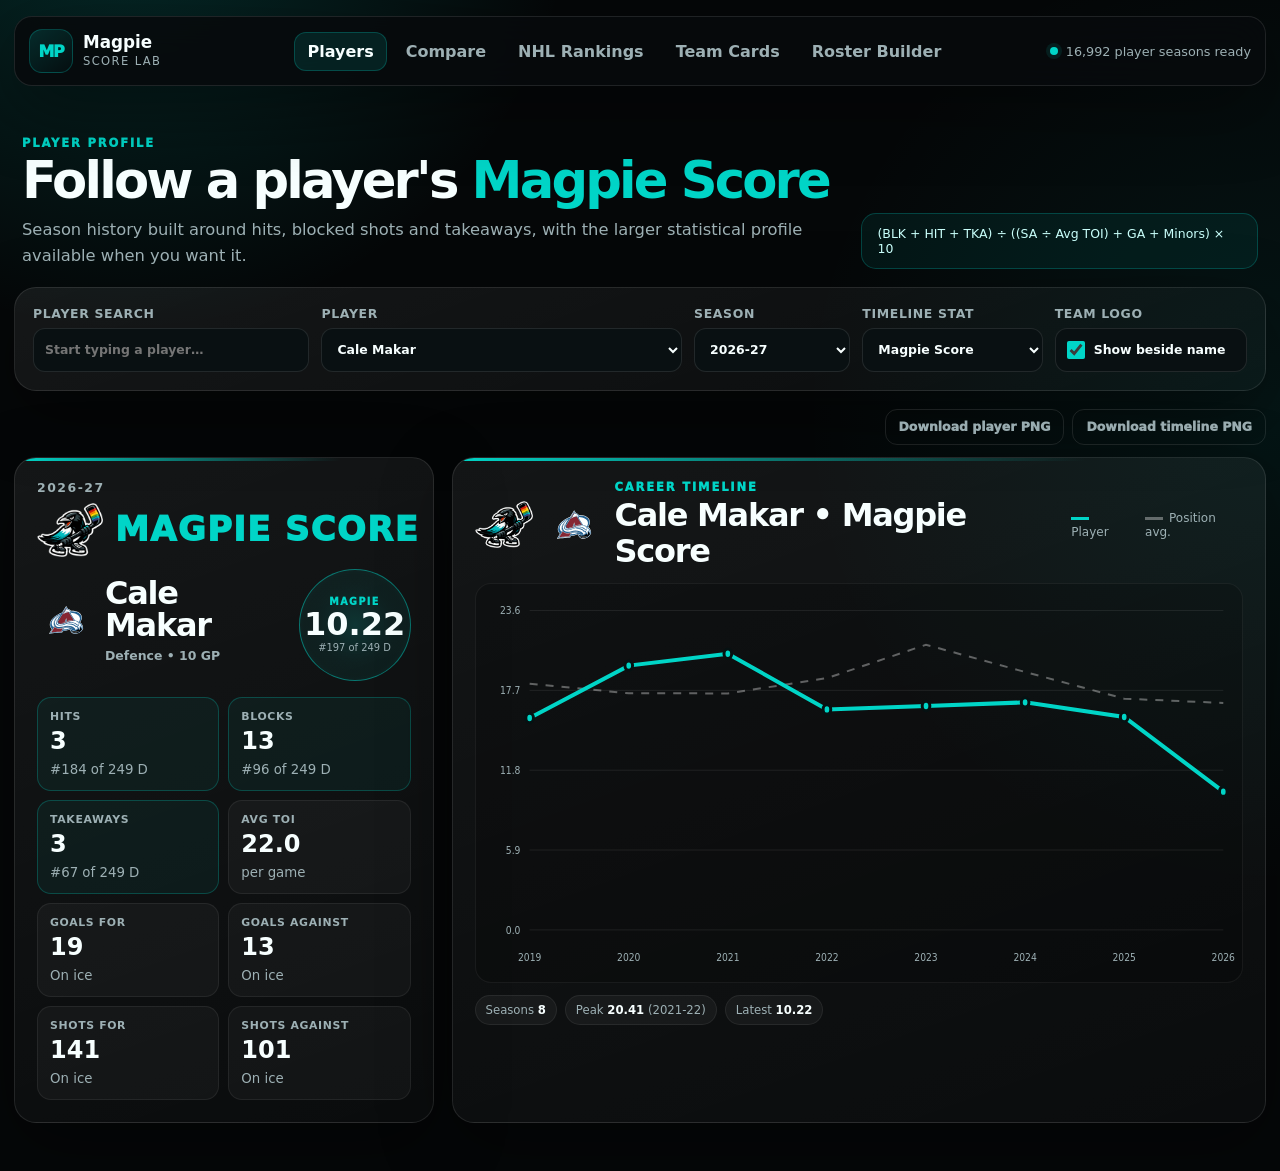
==== index.html @ 33b10635 "Add NHL Top 20 and Bottom 20 player ranking cards with games-played slider" ====
<!doctype html>
<html lang="en">
<head>
  <meta charset="utf-8">
  <meta name="viewport" content="width=device-width,initial-scale=1">
  <meta name="theme-color" content="#050708">
  <title>Magpie Score</title>
  <link rel="stylesheet" href="styles.css?v=21">
</head>
<body>
  <div class="app-shell">
    <header class="topbar">
      <a class="brand" href="#players" aria-label="Magpie Score home">
        <span class="brand-mark">MP</span>
        <span><strong>Magpie</strong><small>Score Lab</small></span>
      </a>
      <nav class="tabs" aria-label="Main navigation">
        <button data-view="players" class="tab active">Players</button>
        <button data-view="compare" class="tab">Compare</button>
        <button data-view="rankings" class="tab">NHL Rankings</button>
        <button data-view="teams" class="tab">Team Cards</button>
        <button data-view="roster" class="tab">Roster Builder</button>
      </nav>
      <div class="data-status" id="dataStatus"><span class="status-dot"></span><span>Loading data…</span></div>
    </header>

    <main>
      <section class="view active" id="view-players" data-view-panel="players">
        <div class="page-head">
          <div>
            <div class="eyebrow">PLAYER PROFILE</div>
            <h1>Follow a player's <span>Magpie Score</span></h1>
            <p>Season history built around hits, blocked shots and takeaways, with the larger statistical profile available when you want it.</p>
          </div>
          <div class="formula-chip">(BLK + HIT + TKA) ÷ ((SA ÷ Avg TOI) + GA + Minors) × 10</div>
        </div>

        <div class="control-grid player-controls panel">
          <label>Player search<input id="playerSearch" type="search" placeholder="Start typing a player…" autocomplete="off"></label>
          <label>Player<select id="playerSelect"></select></label>
          <label>Season<select id="playerSeason"></select></label>
          <label>Timeline stat<select id="timelineMetric">
            <option value="score">Magpie Score</option>
            <option value="hits">Hits</option>
            <option value="blocked">Blocked Shots</option>
            <option value="takeaways">Takeaways</option>
          </select></label>
          <label class="logo-toggle">Team logo<span class="check-control"><input id="showPlayerLogo" type="checkbox" checked><span>Show beside name</span></span></label>
        </div>

        <div class="download-actions"><button type="button" class="button ghost" data-export-card="playerCard">Download player PNG</button><button type="button" class="button ghost" data-export-card="playerTimelineCard">Download timeline PNG</button></div>
        <div class="player-layout">
          <article class="player-card card-surface" id="playerCard">
            <div class="card-kicker"><span id="playerCardSeason">—</span></div>
            <div class="card-brand"><img class="magpie-logo" alt="Magpie Hockey logo"><span class="eyebrow">MAGPIE SCORE</span></div>
            <div class="player-card-head">
              <div class="player-title-wrap">
                <img id="playerTeamLogo" class="player-team-logo hidden" alt="">
                <div>
                  <h2 id="playerCardName">Select a player</h2>
                  <div class="player-meta" id="playerCardMeta">—</div>
                </div>
              </div>
              <div class="score-orb"><small>MAGPIE</small><strong id="playerScore">—</strong><span id="playerRank">—</span></div>
            </div>
            <div class="core-stat-grid">
              <div class="stat-box focus"><span>Hits</span><strong id="playerHits">—</strong><small id="playerHitsRank">—</small></div>
              <div class="stat-box focus"><span>Blocks</span><strong id="playerBlocks">—</strong><small id="playerBlocksRank">—</small></div>
              <div class="stat-box focus"><span>Takeaways</span><strong id="playerTakeaways">—</strong><small id="playerTakeawaysRank">—</small></div>
              <div class="stat-box"><span>Avg TOI</span><strong id="playerTOI">—</strong><small>per game</small></div>
              <div class="stat-box"><span>Goals For</span><strong id="playerGF">—</strong><small>On ice</small></div>
              <div class="stat-box"><span>Goals Against</span><strong id="playerGA">—</strong><small>On ice</small></div>
              <div class="stat-box"><span>Shots For</span><strong id="playerSF">—</strong><small>On ice</small></div>
              <div class="stat-box"><span>Shots Against</span><strong id="playerSA">—</strong><small>On ice</small></div>
            </div>
          </article>

          <article class="timeline-card card-surface" id="playerTimelineCard">
            <div class="section-title-row"><div class="timeline-heading"><img class="magpie-logo" alt="Magpie Hockey logo"><img id="timelineTeamLogo" class="player-team-logo hidden" alt=""><div><div class="eyebrow">CAREER TIMELINE</div><h2 id="timelineTitle">Select a player</h2></div></div><div class="legend"><span><i class="player-line"></i>Player</span><span><i class="avg-line"></i>Position avg.</span></div></div>
            <div class="chart-wrap"><svg id="timelineChart" viewBox="0 0 1000 420" preserveAspectRatio="none" role="img" aria-label="Player timeline"></svg></div>
            <div class="timeline-summary" id="timelineSummary"></div>
          </article>
        </div>
      </section>

      <section class="view" id="view-compare" data-view-panel="compare">
        <div class="page-head">
          <div><div class="eyebrow">HEAD TO HEAD</div><h1>Compare <span>two players</span></h1><p>Each side has its own player and season. Percentiles are calculated against players at the same position in that season.</p></div>
        </div>
        <div class="compare-controls">
          <div class="panel compare-picker"><h3>Player One</h3><label>Player<select id="comparePlayerA"></select></label><label>Season<select id="compareSeasonA"></select></label></div>
          <div class="vs-badge">VS</div>
          <div class="panel compare-picker"><h3>Player Two</h3><label>Player<select id="comparePlayerB"></select></label><label>Season<select id="compareSeasonB"></select></label></div>
        </div>
        <div class="compare-stat-controls"><label>Comparison card stats<select id="compareStatsMode"><option value="total">Season totals</option><option value="per60">Per 60 minutes</option></select></label><span>Per 60 converts counting stats using each player’s total ice time. Magpie Score, games played and Avg TOI stay as season values.</span></div>
        <div class="compare-timeline-controls panel"><label class="check-control"><input id="showCompareTimeline" type="checkbox" checked><span>Show career timeline</span></label><label>Timeline stat<select id="compareTimelineMetric"><option value="score">Magpie Score</option><option value="hits">Hits</option><option value="blocked">Blocked Shots</option><option value="takeaways">Takeaways</option></select></label></div>
        <div class="download-actions"><button type="button" class="button ghost" data-export-card="comparisonCard">Download comparison PNG</button><button type="button" class="button ghost" id="exportCompareTimeline" data-export-card="compareTimelineCard">Download timeline PNG</button></div>
        <article class="comparison-card card-surface" id="comparisonCard">
          <div class="comparison-head"><div class="compare-player-title"><img id="compareLogoA" class="player-team-logo hidden" alt=""><span id="compareNameA">Player One</span></div><div class="comparison-title"><img class="magpie-logo" alt="Magpie Hockey logo"><span>MAGPIE SCORE<br>PLAYER COMPARISON</span></div><div class="compare-player-title right"><span id="compareNameB">Player Two</span><img id="compareLogoB" class="player-team-logo hidden" alt=""></div></div>
          <div class="comparison-body" id="comparisonBody"></div>
        </article>
        <article class="comparison-timeline card-surface" id="compareTimelineCard"><div class="section-title-row"><div class="compare-timeline-heading"><img class="magpie-logo" alt="Magpie Hockey logo"><div><div class="eyebrow">CAREER TIMELINE</div><h2 id="compareTimelineTitle">Head to head</h2></div></div><div class="compare-legend"><span><img id="compareTimelineLogoA" class="player-team-logo hidden" alt=""><i class="compare-line-a"></i><b id="compareLegendA">Player One</b></span><span><img id="compareTimelineLogoB" class="player-team-logo hidden" alt=""><i class="compare-line-b"></i><b id="compareLegendB">Player Two</b></span></div></div><div class="chart-wrap"><svg id="compareTimelineChart" viewBox="0 0 1000 330" preserveAspectRatio="none" role="img" aria-label="Two player career timeline"></svg></div></article>
      </section>

      <section class="view" id="view-rankings" data-view-panel="rankings">
        <div class="page-head"><div><div class="eyebrow">LEAGUE LEADERS</div><h1>NHL <span>Player Rankings</span></h1><p>Season-wide rankings across all NHL skaters. Set the minimum games played and choose a card.</p></div></div>
        <div class="control-grid panel rankings-controls">
          <label>Season<select id="rankingsSeason"></select></label>
          <label>Ranking card<select id="rankingsMode"><option value="magpie-top">Top 20 · Magpie Score</option><option value="hits-top">Top 20 · Hits</option><option value="blocked-top">Top 20 · Blocked Shots</option><option value="takeaways-top">Top 20 · Takeaways</option><option value="magpie-bottom">Bottom 20 · Magpie Score</option></select></label>
          <label class="gp-slider-label">Minimum games played <output id="rankingsGPValue" for="rankingsMinGP">5 GP</output><input id="rankingsMinGP" type="range" min="1" max="82" step="1" value="5"><span class="gp-slider-ends"><span>1 GP</span><span id="rankingsGPMax">82 GP</span></span></label>
        </div>
        <div class="download-actions"><button type="button" class="button ghost" data-export-card="rankingsCard">Download rankings PNG</button></div>
        <article class="card-surface rankings-card" id="rankingsCard">
          <div class="rankings-card-head"><div><div class="eyebrow" id="rankingsCardSeason">NHL</div><h2 id="rankingsCardTitle">Top 20 · Magpie Score</h2><p id="rankingsCardContext"></p></div><img class="magpie-logo" alt="Magpie Hockey logo"></div>
          <div class="ranking-columns" id="rankingsRows"></div>
          <div class="rankings-card-footer" id="rankingsFooter"></div>
        </article>
      </section>

      <section class="view" id="view-teams" data-view-panel="teams">
        <div class="page-head">
          <div><div class="eyebrow">TEAM CARDS</div><h1>See the <span>entire team</span></h1><p>Rank the roster by Magpie Score, showcase key players, or simulate a new signing or trade before the source data catches up.</p></div>
        </div>
        <div class="team-layout">
          <aside class="panel team-controls">
            <label>Season<select id="teamSeason"></select></label>
            <label>Team<select id="teamSelect"></select></label>
            <label>Minimum GP<input id="teamMinGP" type="number" min="0" value="10"></label>
            <label>Position<select id="teamPosition"><option value="both">All skaters</option><option value="F">Forwards</option><option value="D">Defence</option></select></label>
            <hr>
            <h3>Showcase players</h3>
            <label>Highlight 1<select id="teamHighlightA"><option value="">None</option></select></label>
            <label>Highlight 2<select id="teamHighlightB"><option value="">None</option></select></label>
            <hr>
            <h3>Simulate roster change</h3>
            <label>Add outside player<input id="teamAddSearch" type="search" placeholder="Search player…"></label>
            <div class="picker-results" id="teamAddResults"></div>
            <div class="change-chip hidden" id="teamAddedChip"></div>
            <label>Remove current player<input id="teamRemoveSearch" type="search" placeholder="Search current roster…"></label>
            <div class="picker-results" id="teamRemoveResults"></div>
            <button class="button ghost full-width" id="resetTeamChanges">Reset simulated changes</button>
            <button type="button" class="button ghost full-width" data-export-card="teamCard">Download team PNG</button>
          </aside>

          <article class="team-card card-surface" id="teamCard">
            <div class="team-card-head"><div class="team-title-block"><img id="teamCardLogo" class="team-card-logo hidden" alt=""><div><div class="eyebrow">MAGPIE SCORE • TEAM CARD</div><h2 id="teamCardName">Select a team</h2><p id="teamCardSub">—</p></div></div><div class="team-brand"><img class="magpie-logo" alt="Magpie Hockey logo"><div class="team-summary"><span>Team Avg.</span><strong id="teamAvgScore">—</strong><small>Magpie Score</small></div></div></div>
            <div class="team-table-head"><span>#</span><span>Player</span><span>Pos</span><span>GP</span><span>HIT</span><span>BLK</span><span>TKA</span><span>Magpie</span></div>
            <div class="team-table" id="teamTable"></div>
          </article>
        </div>
      </section>

      <section class="view" id="view-roster" data-view-panel="roster">
        <div class="page-head">
          <div><div class="eyebrow">ROSTER BUILDER</div><h1>Build a complete <span>18-skater lineup</span></h1><p>Choose a season for each lineup spot when a player missed the main season. Role minutes determine each player’s projected contribution.</p></div>
        </div>
        <div class="panel roster-toolbar">
          <label>Season<select id="rosterSeason"></select></label>
          <label>Team filter<select id="rosterTeam"><option value="">All teams</option></select></label>
          <label>Minimum GP<input id="rosterMinGP" type="number" min="0" value="10"></label>
          <div class="toolbar-actions"><button class="button" id="autoTeamBtn">Load Team by TOI</button><button class="button ghost" id="clearRosterBtn">Clear</button></div>
        </div>
        <div class="panel roster-stat-mode"><label>Goals & shots on card<select id="rosterStatMode"><option value="actual">Historical results</option><option value="blend">Season preview · 50/50</option></select></label><p id="rosterStatDescription">Uses actual goals and shots from each player’s selected season, adjusted for assigned minutes.</p></div>
        <div class="panel auto-fill-options"><div><div class="eyebrow">AUTO FILL</div><h3>Build by stat</h3></div><label>Stat<select id="autoFillMetric"><option value="score">Magpie Score</option><option value="hits">Hits</option><option value="blocked">Blocked Shots</option><option value="takeaways">Takeaways</option><option value="gf">Goals For</option><option value="sf">Shots For</option><option value="ga">Goals Against</option><option value="sa">Shots Against</option></select></label><label>Result<select id="autoFillDirection"><option value="best">Best</option><option value="worst">Worst</option></select></label><button class="button secondary" id="autoBestBtn">Auto Fill Lineup</button></div>
        <p class="auto-fill-note">For goals and shots against, Best selects the lowest projected values. Auto Fill uses the main season, team filter, minimum GP and role ranges.</p>
        <div class="panel roster-card-options"><label>Card title<input id="rosterCustomTitle" type="text" maxlength="70" value="Projected Lineup" placeholder="Write a title for your card"></label><label>Card subtitle<input id="rosterCustomSubtitle" type="text" maxlength="70" placeholder="e.g. 2026-27 Season Preview"></label><label>Card team logo<select id="rosterCardTeamLogo"><option value="">No team logo</option></select></label></div>
        <p class="projection-note">HIT, BLK and TKA use each player’s selected season and assigned minutes. GF, SF, GA and SA count shared on-ice events once. Team Magpie is the ice-time-weighted average of the selected players’ scores.</p>
        <div class="download-actions"><button type="button" class="button ghost" data-export-card="rosterCard">Download lineup PNG</button></div>

        <div class="roster-layout">
          <div class="roster-builder-left">
            <section class="panel role-settings"><div class="section-title-row"><div><div class="eyebrow">ROLE SETTINGS</div><h2>Pool bands & assigned TOI</h2></div><button class="button ghost" id="resetRoleBtn">Reset</button></div><div id="roleSettingsGrid" class="role-grid"></div></section>
            <section class="panel lineup-editor"><div class="section-title-row"><div><div class="eyebrow">LINEUP</div><h2>Select players</h2></div><span class="mini" id="selectedCount">0 / 18</span></div><div id="lineupEditor"></div></section>
          </div>

          <article class="roster-card card-surface" id="rosterCard">
            <div class="roster-card-head"><div class="roster-card-title"><img id="rosterCardLogo" class="team-card-logo hidden" alt=""><div><div class="eyebrow" id="rosterCardSeason">—</div><h2 id="rosterCardTitle">Projected Lineup</h2></div></div><div class="roster-brand"><img class="magpie-logo" alt="Magpie Hockey logo"><div class="score-orb"><small>TEAM MAGPIE</small><strong id="rosterScore">0.00</strong></div></div></div>
            <div class="roster-kpis">
              <div><span>HIT</span><strong id="rosterHits">0.0</strong></div><div><span>BLK</span><strong id="rosterBlocks">0.0</strong></div><div><span>TKA</span><strong id="rosterTakeaways">0.0</strong></div><div><span>GF</span><strong id="rosterGF">0.0</strong></div><div><span>SF</span><strong id="rosterSF">0.0</strong></div><div><span>GA</span><strong id="rosterGA">0.0</strong></div><div><span>SA</span><strong id="rosterSA">0.0</strong></div>
            </div>
            <div class="roster-lines" id="rosterCardLines"></div>
          </article>
        </div>
      </section>
    </main>
  </div>

  <div class="download-status" id="downloadStatus" role="status" aria-live="polite"></div>
  <template id="emptyChartTemplate"><text x="500" y="215" text-anchor="middle" class="chart-empty">Select a player to see the timeline</text></template>
  <script src="assets/vendor/html-to-image-1.11.13.js"></script>
  <script src="app.js?v=19"></script>
</body>
</html>
---- styles.css ----
:root{
  --bg:#050708;--bg2:#0a0f11;--panel:#0d1416;--panel2:#111a1d;--text:#f7ffff;--muted:#9db0b4;
  --teal:#00d5c7;--teal2:#008e86;--gold:#ffd166;--red:#ff6b6b;--border:rgba(0,213,199,.24);
  --soft-border:rgba(255,255,255,.10);--shadow:0 22px 70px rgba(0,0,0,.38);--radius:22px;
}
*{box-sizing:border-box}html{scroll-behavior:smooth}body{margin:0;background:radial-gradient(circle at 10% -10%,rgba(0,213,199,.18),transparent 28rem),radial-gradient(circle at 100% 35%,rgba(0,213,199,.07),transparent 30rem),var(--bg);color:var(--text);font-family:Inter,ui-sans-serif,system-ui,-apple-system,BlinkMacSystemFont,"Segoe UI",sans-serif;min-height:100vh}.hidden{display:none!important}
button,input,select{font:inherit}.app-shell{width:min(1540px,calc(100vw - 28px));margin:auto;padding:16px 0 48px}.topbar{position:sticky;top:10px;z-index:20;display:flex;align-items:center;gap:20px;padding:12px 14px;background:rgba(7,11,13,.9);backdrop-filter:blur(18px);border:1px solid var(--soft-border);border-radius:18px;box-shadow:var(--shadow)}
.brand{display:flex;align-items:center;gap:10px;color:var(--text);text-decoration:none;min-width:170px}.brand-mark{width:44px;height:44px;border-radius:13px;display:grid;place-items:center;border:1px solid var(--border);background:linear-gradient(145deg,rgba(0,213,199,.16),rgba(0,213,199,.02));color:var(--teal);font-weight:1000;letter-spacing:-.08em}.brand strong{display:block;font-size:1.05rem;line-height:1}.brand small{display:block;color:var(--muted);margin-top:3px;font-size:.72rem;letter-spacing:.12em;text-transform:uppercase}.tabs{display:flex;gap:6px;flex:1;justify-content:center}.tab{border:0;background:transparent;color:var(--muted);padding:10px 13px;border-radius:12px;font-weight:800;cursor:pointer}.tab:hover,.tab.active{background:rgba(0,213,199,.11);color:var(--text)}.tab.active{box-shadow:inset 0 0 0 1px var(--border)}.data-status{display:flex;align-items:center;gap:8px;color:var(--muted);font-size:.8rem;min-width:150px;justify-content:flex-end}.status-dot{width:8px;height:8px;border-radius:50%;background:var(--gold);box-shadow:0 0 0 4px rgba(255,209,102,.1)}.data-status.ready .status-dot{background:var(--teal);box-shadow:0 0 0 4px rgba(0,213,199,.1)}.data-status.error .status-dot{background:var(--red)}
main{padding-top:24px}.view{display:none}.view.active{display:block}.page-head{display:flex;align-items:end;justify-content:space-between;gap:24px;padding:26px 8px 18px}.page-head h1{font-size:clamp(2.1rem,4vw,4.7rem);line-height:.95;letter-spacing:-.055em;margin:6px 0 12px;max-width:900px}.page-head h1 span{color:var(--teal)}.page-head p{max-width:820px;color:var(--muted);font-size:1.02rem;line-height:1.6;margin:0}.eyebrow{color:var(--teal);font-size:.72rem;font-weight:1000;letter-spacing:.16em;text-transform:uppercase}.formula-chip{border:1px solid var(--border);background:rgba(0,213,199,.07);border-radius:15px;padding:12px 15px;color:#c9fffb;font-size:.78rem;max-width:420px}.panel,.card-surface{border:1px solid var(--soft-border);background:linear-gradient(160deg,rgba(255,255,255,.065),rgba(255,255,255,.025));border-radius:var(--radius);box-shadow:var(--shadow)}.panel{padding:18px}.card-surface{overflow:hidden;position:relative}.card-surface:before{content:"";position:absolute;inset:0 0 auto;height:3px;background:linear-gradient(90deg,var(--teal),transparent 78%)}
label{display:grid;gap:7px;color:var(--muted);font-size:.78rem;font-weight:800;text-transform:uppercase;letter-spacing:.05em}input,select{width:100%;min-height:44px;border:1px solid var(--soft-border);background:#091012;color:var(--text);border-radius:12px;padding:9px 11px;outline:none;text-transform:none;letter-spacing:0;font-weight:700}input:focus,select:focus{border-color:rgba(0,213,199,.65);box-shadow:0 0 0 3px rgba(0,213,199,.08)}.control-grid{display:grid;grid-template-columns:1.15fr 1.5fr .65fr .75fr .8fr;gap:12px;margin-bottom:18px}.player-layout{display:grid;grid-template-columns:minmax(360px,.68fr) minmax(600px,1.32fr);gap:18px}.player-card{padding:22px}.card-kicker,.player-meta{color:var(--muted);font-size:.78rem;font-weight:800}.card-kicker{display:flex;justify-content:space-between;letter-spacing:.12em;text-transform:uppercase}.player-card-head{display:flex;justify-content:space-between;gap:18px;align-items:center;padding:22px 0}.player-title-wrap{display:flex;align-items:center;gap:14px;min-width:0}.player-team-logo{width:58px;height:58px;object-fit:contain;flex:0 0 58px}.check-control{min-height:44px;display:flex;align-items:center;gap:9px;padding:9px 11px;border:1px solid var(--soft-border);background:#091012;border-radius:12px;color:var(--text);font-size:.78rem;text-transform:none;letter-spacing:0}.check-control input{width:18px;height:18px;min-height:0;margin:0;accent-color:var(--teal);box-shadow:none}.check-control span{white-space:nowrap}.player-card h2,.timeline-card h2,.team-card h2,.roster-card h2{font-size:clamp(1.55rem,2.5vw,2.5rem);line-height:1;margin:0;letter-spacing:-.04em}.player-meta{margin-top:7px}.score-orb{flex:0 0 126px;aspect-ratio:1;border-radius:50%;display:grid;place-content:center;text-align:center;border:1px solid rgba(0,213,199,.5);background:radial-gradient(circle,rgba(0,213,199,.18),rgba(0,213,199,.03) 65%);box-shadow:inset 0 0 28px rgba(0,213,199,.1)}.score-orb small{color:var(--teal);font-size:.6rem;letter-spacing:.15em;font-weight:1000}.score-orb strong{font-size:2rem;line-height:1.1}.score-orb span{font-size:.62rem;color:var(--muted)}.core-stat-grid{display:grid;grid-template-columns:repeat(2,1fr);gap:9px}.stat-box{background:rgba(255,255,255,.035);border:1px solid rgba(255,255,255,.07);border-radius:14px;padding:12px}.stat-box.focus{border-color:rgba(0,213,199,.25);background:rgba(0,213,199,.055)}.stat-box span{display:block;color:var(--muted);font-size:.68rem;text-transform:uppercase;font-weight:900;letter-spacing:.06em}.stat-box strong{display:block;font-size:1.5rem;margin:4px 0}.stat-box small{color:var(--muted)}.button{border:1px solid transparent;background:var(--teal);color:#001412;border-radius:12px;min-height:42px;padding:9px 13px;font-weight:1000;cursor:pointer}.button:hover{filter:brightness(1.06)}.button.secondary{background:rgba(0,213,199,.12);color:var(--text);border-color:var(--border)}.button.ghost{background:transparent;color:var(--muted);border-color:var(--soft-border)}.full-width{width:100%;margin-top:14px}.timeline-card{padding:22px;min-height:545px}.section-title-row{display:flex;justify-content:space-between;align-items:center;gap:14px}.section-title-row h2{margin:4px 0 0}.legend{display:flex;gap:14px;color:var(--muted);font-size:.75rem}.legend i{display:inline-block;width:18px;height:3px;margin-right:6px;vertical-align:middle}.player-line{background:var(--teal)}.avg-line{background:rgba(255,255,255,.35)}.chart-wrap{height:400px;margin-top:14px;border-radius:16px;background:rgba(0,0,0,.18);border:1px solid rgba(255,255,255,.06);overflow:hidden}#timelineChart{width:100%;height:100%}.chart-grid{stroke:rgba(255,255,255,.08);stroke-width:1;vector-effect:non-scaling-stroke}.chart-axis{fill:var(--muted);font-size:12px}.chart-player{stroke:var(--teal);stroke-width:4;fill:none;vector-effect:non-scaling-stroke}.chart-average{stroke:rgba(255,255,255,.34);stroke-width:2;stroke-dasharray:8 8;fill:none;vector-effect:non-scaling-stroke}.chart-dot{fill:var(--teal);stroke:#061112;stroke-width:3;vector-effect:non-scaling-stroke}.chart-empty{fill:var(--muted);font-size:22px}.timeline-summary{display:flex;gap:8px;flex-wrap:wrap;margin-top:12px}.summary-pill{padding:7px 10px;border-radius:999px;background:rgba(255,255,255,.045);border:1px solid rgba(255,255,255,.07);color:var(--muted);font-size:.73rem}.summary-pill strong{color:var(--text)}
.full-stats-panel{margin-top:18px}.stat-section-tabs{display:flex;gap:8px;flex-wrap:wrap;margin:16px 0}.stat-tab{border:1px solid var(--soft-border);background:transparent;color:var(--muted);border-radius:999px;padding:8px 12px;font-weight:800;cursor:pointer}.stat-tab.active{background:rgba(0,213,199,.1);color:var(--text);border-color:var(--border)}.full-stat-grid{display:grid;grid-template-columns:repeat(4,minmax(0,1fr));gap:8px}.full-stat-item{padding:11px 12px;border-radius:12px;background:rgba(0,0,0,.18);border:1px solid rgba(255,255,255,.06)}.full-stat-item span{display:block;font-size:.68rem;color:var(--muted);word-break:break-word}.full-stat-item strong{display:block;margin-top:4px;font-size:1rem}
.compare-controls{display:grid;grid-template-columns:1fr 80px 1fr;gap:14px;align-items:center}.compare-picker{display:grid;grid-template-columns:1fr 1fr;gap:10px}.compare-picker h3{grid-column:1/-1;margin:0}.vs-badge{width:60px;height:60px;border-radius:50%;display:grid;place-items:center;margin:auto;border:1px solid var(--border);background:rgba(0,213,199,.08);color:var(--teal);font-weight:1000}.comparison-card{margin-top:18px;padding:20px}.comparison-head{display:grid;grid-template-columns:1fr auto 1fr;gap:12px;align-items:center;text-align:center;font-weight:1000;font-size:1.1rem}.comparison-head>div:first-child{text-align:left}.comparison-head>div:last-child{text-align:right}.comparison-title{color:var(--muted);font-size:.7rem;letter-spacing:.14em}.comparison-body{margin-top:18px}.compare-row{display:grid;grid-template-columns:1fr 160px 1fr;align-items:center;border-top:1px solid rgba(255,255,255,.07);min-height:66px}.compare-value{display:flex;align-items:baseline;gap:8px;font-size:1.25rem;font-weight:1000}.compare-value.right{justify-content:flex-end}.compare-label{text-align:center;color:var(--muted);font-weight:800;font-size:.75rem;text-transform:uppercase}.percentile{font-size:.62rem;color:var(--teal);font-weight:800}.compare-value.lead{color:var(--gold)}
.team-layout{display:grid;grid-template-columns:330px 1fr;gap:18px}.team-controls{display:grid;align-content:start;gap:12px}.team-controls h3{margin:0}.team-controls hr{width:100%;border:0;border-top:1px solid rgba(255,255,255,.08);margin:4px 0}.picker-results{display:grid;gap:5px;max-height:190px;overflow:auto}.picker-btn,.remove-btn,.change-chip{width:100%;text-align:left;border:1px solid rgba(255,255,255,.07);background:rgba(255,255,255,.035);color:var(--text);border-radius:10px;padding:8px 10px;cursor:pointer;font-size:.76rem}.picker-btn small,.remove-btn small{display:block;color:var(--muted);margin-top:2px}.remove-btn.removed{border-color:rgba(255,107,107,.4);color:#ffc0c0}.change-chip{border-color:var(--border);background:rgba(0,213,199,.08)}.team-card{padding:22px}.team-card-head{display:flex;justify-content:space-between;align-items:center;gap:20px;margin-bottom:18px}.team-card-head p{color:var(--muted);margin:7px 0 0}.team-summary{text-align:right}.team-summary span,.team-summary small{display:block;color:var(--muted);font-size:.68rem;text-transform:uppercase}.team-summary strong{display:block;font-size:2rem}.team-table-head,.team-row{display:grid;grid-template-columns:40px minmax(160px,1.7fr) 45px 50px 60px 60px 60px 60px 70px 80px;gap:7px;align-items:center}.team-table-head{color:var(--muted);font-size:.63rem;text-transform:uppercase;font-weight:900;padding:0 8px 8px}.team-row{min-height:42px;padding:7px 8px;border-top:1px solid rgba(255,255,255,.06);font-size:.78rem}.team-row.highlight{background:linear-gradient(90deg,rgba(0,213,199,.13),transparent);border-color:rgba(0,213,199,.25)}.team-row.added{box-shadow:inset 3px 0 0 var(--gold)}.team-row .rank{color:var(--muted)}.team-row .score{color:var(--teal);font-weight:1000}.team-row .player-name{font-weight:900}.tag{display:inline-block;margin-left:7px;padding:2px 5px;border-radius:5px;background:rgba(255,209,102,.14);color:var(--gold);font-size:.56rem;text-transform:uppercase}
.roster-toolbar{display:grid;grid-template-columns:180px 200px 130px 1fr;gap:10px;align-items:end}.toolbar-actions{display:flex;gap:8px;justify-content:flex-end;flex-wrap:wrap}.roster-layout{display:grid;grid-template-columns:minmax(620px,1.15fr) minmax(500px,.85fr);gap:18px;margin-top:18px}.roster-builder-left{display:grid;gap:18px}.role-settings,.lineup-editor{padding:18px}.role-grid{display:grid;grid-template-columns:repeat(4,1fr);gap:8px;margin-top:14px}.role-setting{border:1px solid rgba(255,255,255,.07);background:rgba(0,0,0,.14);border-radius:13px;padding:10px}.role-setting strong{display:block;font-size:.78rem;margin-bottom:8px}.range-inputs{display:grid;grid-template-columns:1fr auto 1fr;gap:5px;align-items:center}.role-setting input{min-height:36px;padding:6px 8px}.role-setting .assigned{margin-top:7px}.mini{color:var(--muted);font-size:.78rem}.line-group{margin-top:15px}.line-group-title{display:flex;justify-content:space-between;align-items:center;margin-bottom:7px}.line-group-title strong{font-size:.8rem}.line-group-title span{color:var(--muted);font-size:.67rem}.slot-grid{display:grid;grid-template-columns:repeat(3,1fr);gap:8px}.slot-grid.defence{grid-template-columns:repeat(2,1fr)}.slot{background:rgba(255,255,255,.03);border:1px solid rgba(255,255,255,.07);border-radius:12px;padding:8px}.slot label{font-size:.62rem}.slot select{min-height:38px;padding:6px 8px;font-size:.76rem}.slot-meta{color:var(--muted);font-size:.61rem;margin-top:5px;line-height:1.35}.roster-card{padding:22px;align-self:start;position:sticky;top:94px}.roster-card-head{display:flex;justify-content:space-between;align-items:center;gap:14px}.roster-card-head p{color:var(--muted);margin:7px 0 0}.roster-kpis{display:grid;grid-template-columns:repeat(7,1fr);gap:6px;margin:18px 0}.roster-kpis div{border:1px solid rgba(255,255,255,.07);background:rgba(0,0,0,.18);border-radius:10px;padding:8px;text-align:center}.roster-kpis span{display:block;color:var(--muted);font-size:.57rem}.roster-kpis strong{display:block;font-size:.95rem}.roster-lines{display:grid;gap:10px}.roster-line{display:grid;grid-template-columns:76px 1fr;gap:8px;align-items:start}.roster-line-label{color:var(--teal);font-size:.64rem;text-transform:uppercase;font-weight:1000;padding-top:8px}.roster-players{display:grid;grid-template-columns:repeat(3,1fr);gap:6px}.roster-players.defence{grid-template-columns:repeat(2,1fr)}.roster-player{border:1px solid rgba(255,255,255,.07);border-radius:10px;padding:8px;background:rgba(255,255,255,.03);min-height:55px}.roster-player strong{display:block;font-size:.72rem}.roster-player small{display:block;color:var(--muted);font-size:.58rem;margin-top:3px}
@media(max-width:1150px){.player-layout,.team-layout,.roster-layout{grid-template-columns:1fr}.roster-card{position:static}.control-grid{grid-template-columns:1fr 1fr}.full-stat-grid{grid-template-columns:repeat(3,1fr)}.role-grid{grid-template-columns:repeat(2,1fr)}}
@media(max-width:820px){.app-shell{width:min(100vw - 16px,1540px);padding-top:8px}.topbar{top:4px;flex-wrap:wrap}.brand{min-width:0}.data-status{display:none}.tabs{order:3;width:100%;overflow:auto;justify-content:flex-start}.tab{white-space:nowrap}.page-head{padding-left:4px;padding-right:4px;display:block}.formula-chip{margin-top:14px}.control-grid,.compare-picker,.roster-toolbar{grid-template-columns:1fr}.compare-controls{grid-template-columns:1fr}.vs-badge{width:42px;height:42px}.comparison-head{grid-template-columns:1fr 80px 1fr;font-size:.8rem}.compare-row{grid-template-columns:1fr 100px 1fr}.team-table-head,.team-row{grid-template-columns:34px minmax(140px,1fr) 40px 44px 52px 52px 52px 64px}.team-table-head span:nth-child(8),.team-table-head span:nth-child(9),.team-row span:nth-child(8),.team-row span:nth-child(9){display:none}.role-grid{grid-template-columns:1fr 1fr}.full-stat-grid{grid-template-columns:repeat(2,1fr)}.roster-kpis{grid-template-columns:repeat(4,1fr)}}
@media(max-width:560px){.control-grid{grid-template-columns:1fr}.player-card-head,.team-card-head,.roster-card-head{align-items:flex-start}.score-orb{flex-basis:104px}.core-stat-grid{grid-template-columns:1fr 1fr}.chart-wrap{height:320px}.legend{display:none}.full-stat-grid{grid-template-columns:1fr}.slot-grid,.slot-grid.defence{grid-template-columns:1fr}.role-grid{grid-template-columns:1fr}.team-table-head,.team-row{grid-template-columns:30px minmax(130px,1fr) 34px 42px 48px 48px 58px}.team-table-head span:nth-child(7),.team-row span:nth-child(7){display:none}.roster-players,.roster-players.defence{grid-template-columns:1fr}.roster-line{grid-template-columns:62px 1fr}}

/* Card identity and compact comparison */
.magpie-logo{width:60px;height:50px;object-fit:contain;flex:none;border-radius:9px}
.card-brand{display:flex;justify-content:space-between;align-items:center;gap:10px;margin-top:14px}
.card-brand .eyebrow{font-size:.84rem}
.player-card .card-brand{justify-content:flex-start;gap:12px;margin-top:6px}
.player-card .card-brand .magpie-logo{width:66px;height:58px}
.player-card .card-brand .eyebrow{font-size:clamp(1.65rem,2.65vw,2.15rem);line-height:1.1;letter-spacing:.04em;white-space:nowrap}
.player-card .player-card-head{align-items:flex-start;gap:10px;padding:10px 0 16px}
.player-card .player-title-wrap{gap:10px;padding-top:8px}
.player-card .score-orb{flex-basis:112px}
.timeline-heading,.team-title-block,.roster-card-title,.team-brand,.roster-brand,.compare-player-title{display:flex;align-items:center;gap:12px;min-width:0}
.timeline-heading h2,.team-title-block h2,.roster-card-title h2{line-height:1.12}
.timeline-heading .magpie-logo{width:58px;height:48px}
.team-card-logo{width:72px;height:72px;object-fit:contain;flex:none}
.team-brand,.roster-brand{gap:14px}
.team-brand .magpie-logo,.roster-brand .magpie-logo{width:60px;height:55px}
.team-title-block>div,.roster-card-title>div{min-width:0}
.team-table-head,.team-row{grid-template-columns:40px minmax(160px,1.7fr) 45px 50px 60px 60px 60px 80px}
.comparison-card,.comparison-timeline{max-width:1060px;margin:16px auto 0}
.comparison-card{padding:18px 26px}
.comparison-head{grid-template-columns:minmax(0,1fr) 126px minmax(0,1fr);font-size:1rem}
.comparison-title{display:grid;justify-items:center;gap:3px;line-height:1.3;font-size:.64rem;color:var(--teal)}
.comparison-title .magpie-logo{width:66px;height:55px}
.compare-player-title{text-align:left;line-height:1.2}
.compare-player-title.right{justify-content:flex-end;text-align:right}
.compare-player-title .player-team-logo{width:46px;height:46px;flex-basis:46px}
.comparison-body{margin-top:10px}
.compare-row{min-height:43px;grid-template-columns:minmax(0,1fr) 170px minmax(0,1fr)}
.compare-value{font-size:1.05rem}
.compare-timeline-controls{display:flex;align-items:end;justify-content:flex-end;gap:16px;margin-top:16px;padding:12px 16px}
.compare-timeline-controls>label:last-child{min-width:180px}
.comparison-timeline{padding:20px 24px}
.comparison-timeline h2{margin:4px 0;font-size:1.35rem}
.comparison-timeline .chart-wrap{height:285px}
.compare-legend{display:flex;gap:16px;flex-wrap:wrap;font-size:.75rem;color:var(--muted)}
.compare-timeline-heading{display:flex;align-items:center;gap:12px;min-width:0}
.compare-timeline-heading .magpie-logo{width:56px;height:52px;flex:0 0 56px;object-fit:contain}
.compare-legend span{display:inline-flex;align-items:center;gap:7px}
.compare-legend .player-team-logo{width:34px;height:34px;flex:0 0 34px}
.compare-legend i{display:inline-block;width:20px;height:3px;vertical-align:middle;flex:0 0 20px}
.compare-line-a{background:var(--teal)}.compare-line-b{background:var(--gold)}
.chart-compare-b{stroke:var(--gold);stroke-width:4;fill:none;vector-effect:non-scaling-stroke}
.chart-compare-dot-b{fill:var(--gold);stroke:#061112;stroke-width:3;vector-effect:non-scaling-stroke}
.roster-card-options{display:grid;grid-template-columns:repeat(3,minmax(0,1fr));gap:12px;margin-top:12px}
@media(max-width:760px){.roster-card-options{grid-template-columns:repeat(2,minmax(0,1fr))}}
.projection-note{margin:9px 8px 0;color:var(--muted);font-size:.72rem;line-height:1.45}
.compare-timeline-controls{max-width:1060px;margin:16px auto 0;justify-content:flex-start}
.roster-card-head{display:grid;grid-template-columns:minmax(0,1fr) auto;gap:8px}
.roster-card-title{gap:8px}
.roster-card-title .team-card-logo{width:52px;height:52px}
.roster-card-title h2{font-size:clamp(1.4rem,2vw,2rem);overflow-wrap:anywhere}
.roster-brand{gap:6px}
.roster-brand .magpie-logo{width:42px;height:38px}
.roster-card .score-orb{flex-basis:102px;width:102px}
.roster-card .score-orb strong{font-size:1.65rem}
.slot-fields{display:grid;gap:6px}
.slot-fields input[data-player-search]{min-height:36px;padding:6px 9px;font-size:.76rem;font-weight:600}
.slot-fields>select[data-slot]{min-height:38px}
.slot-fields .slot-season{display:grid;grid-template-columns:auto minmax(0,105px);gap:8px;align-items:center}
.slot-fields .slot-season select{min-height:34px;font-size:.7rem}
.roster-stat-mode{display:flex;align-items:center;gap:18px;margin-top:12px;padding:12px 18px}
.roster-stat-mode label{min-width:245px}
.roster-stat-mode p{color:var(--muted);font-size:.8rem;line-height:1.4;margin:0}
@media(max-width:760px){.roster-stat-mode{display:block}.roster-stat-mode p{margin-top:10px}}
.download-actions{display:flex;justify-content:flex-end;gap:8px;flex-wrap:wrap;margin:0 0 12px}
.download-actions .button{min-height:36px;padding:7px 13px;font-size:.78rem}
.download-status{position:fixed;right:16px;bottom:16px;z-index:40;max-width:min(360px,calc(100vw - 32px));padding:10px 14px;border:1px solid var(--border);border-radius:12px;background:#0d1416;color:var(--text);box-shadow:var(--shadow);font-size:.85rem;line-height:1.4}
.download-status:empty{display:none}
.export-card.player-card .core-stat-grid{grid-template-columns:repeat(2,minmax(0,1fr))}
.export-card.comparison-card .comparison-head{grid-template-columns:1fr auto 1fr;font-size:1.1rem}
.export-card.comparison-card .compare-row{grid-template-columns:minmax(0,1fr) 160px minmax(0,1fr)}
.export-card.team-card .team-table-head,.export-card.team-card .team-row{grid-template-columns:30px minmax(140px,1fr) 30px 34px repeat(3,42px) 64px;gap:6px}
.export-card.team-card .team-table-head span,.export-card.team-card .team-row span{display:block}
.export-card.roster-card .roster-kpis{grid-template-columns:repeat(7,minmax(0,1fr))}
.export-card.roster-card .roster-players{grid-template-columns:repeat(3,minmax(0,1fr))}
.export-card.roster-card .roster-players.defence{grid-template-columns:repeat(2,minmax(0,1fr))}
.export-card.roster-card .roster-line{grid-template-columns:76px minmax(0,1fr)}
.roster-player small{line-height:1.35}
.rookie-entry{display:flex;align-items:end;gap:6px;min-width:0}
.rookie-entry label{flex:1;min-width:0}
.rookie-entry input{min-height:34px;padding:6px 8px;font-size:.8rem}
.rookie-remove{min-height:34px;padding:6px 8px;font-size:.7rem;white-space:nowrap}
.rookie-player{border-color:rgba(0,213,199,.3);background:rgba(0,213,199,.07)}
.auto-fill-options{display:grid;grid-template-columns:minmax(150px,1fr) minmax(150px,190px) 125px 170px;gap:12px;align-items:end;margin-top:12px}
.auto-fill-options h3{margin:4px 0 5px;font-size:1.1rem}
.auto-fill-note{color:var(--muted);font-size:.72rem;line-height:1.4;margin:8px 8px 0}
/* Keep the team card close to the width its eight columns actually need. */
.team-card{width:100%;max-width:740px;justify-self:center;align-self:start;padding:18px}
.team-card-head{gap:12px;margin-bottom:12px}
.team-title-block h2{font-size:clamp(1.6rem,2.4vw,2rem)}
.team-card-logo{width:54px;height:54px}
.team-brand .magpie-logo{width:48px;height:44px}
.team-summary strong{font-size:1.65rem;line-height:1.1}
.team-table-head,.team-row{grid-template-columns:30px minmax(140px,1fr) 30px 34px repeat(3,42px) 64px;gap:6px}
.team-table-head{padding:0 6px 6px;font-size:.78rem}
.team-row{min-height:40px;padding:5px 6px;font-size:1rem}
@media(max-width:900px){.auto-fill-options{grid-template-columns:1fr 1fr}}
@media(max-width:560px){.auto-fill-options{grid-template-columns:1fr}}
@media(max-width:820px){.comparison-head{grid-template-columns:minmax(0,1fr) 90px minmax(0,1fr);font-size:.78rem}.comparison-title .magpie-logo{width:45px;height:40px}.compare-player-title .player-team-logo{width:34px;height:34px;flex-basis:34px}.comparison-card{padding:15px}.compare-row{grid-template-columns:minmax(0,1fr) 115px minmax(0,1fr);min-height:48px}.team-table-head,.team-row{grid-template-columns:34px minmax(130px,1fr) 40px 44px 52px 52px 52px 64px}.team-table-head span:nth-child(8),.team-row span:nth-child(8){display:block}}
@media(max-width:560px){.team-title-block,.roster-card-title{align-items:flex-start}.team-card-logo{width:48px;height:48px}.team-brand,.roster-brand{align-items:flex-start}.team-brand .magpie-logo,.roster-brand .magpie-logo{width:40px;height:38px}.roster-card-options{grid-template-columns:1fr}.compare-timeline-controls{flex-wrap:wrap;justify-content:flex-start}.comparison-timeline{padding:14px}.comparison-timeline .chart-wrap{height:240px}.compare-legend{font-size:.65rem}.compare-player-title{flex-wrap:wrap;gap:4px}.compare-row{grid-template-columns:minmax(0,1fr) 95px minmax(0,1fr)}.compare-value{font-size:.85rem;flex-wrap:wrap;gap:2px}.percentile{font-size:.52rem}.team-table-head,.team-row{grid-template-columns:26px minmax(115px,1fr) 44px 44px 44px 56px;font-size:.68rem}.team-table-head span:nth-child(3),.team-row span:nth-child(3),.team-table-head span:nth-child(4),.team-row span:nth-child(4){display:none}.team-table-head span:nth-child(7),.team-row span:nth-child(7){display:block}}
@media(max-width:560px){.team-card{padding:12px}.team-card-head{flex-wrap:wrap}.team-brand{margin-left:auto}.team-table-head,.team-row{grid-template-columns:20px minmax(72px,1fr) repeat(3,32px) 48px;gap:4px}.team-table-head{padding:0 4px 6px;font-size:.63rem}.team-row{padding:5px 4px;font-size:.85rem}}
@media(max-width:760px){.comparison-timeline .section-title-row{flex-wrap:wrap}.compare-legend .player-team-logo{width:28px;height:28px;flex-basis:28px}}

/* Let the comparison figures and percentile indicators use the full card width. */
.comparison-card{padding:22px 26px}
.comparison-card .comparison-head{grid-template-columns:minmax(0,1fr) 136px minmax(0,1fr);font-size:1.28rem;gap:18px}
.comparison-card .compare-player-title{gap:12px}
.comparison-card .compare-player-title .player-team-logo{width:54px;height:54px;flex-basis:54px}
.comparison-card .comparison-title{font-size:.79rem}
.comparison-card .comparison-title .magpie-logo{width:74px;height:64px}
.comparison-card .comparison-body{margin-top:12px}
.comparison-card .compare-row{grid-template-columns:minmax(0,1fr) 166px minmax(0,1fr);min-height:58px;gap:14px}
.comparison-card .compare-value{display:flex;align-items:center;gap:11px;min-width:0;font-size:1.55rem;line-height:1.15}
.comparison-card .compare-value strong{font-weight:1000;white-space:nowrap}
.comparison-card .compare-label{font-size:.92rem;line-height:1.2}
.comparison-card .percentile{font-size:.77rem;white-space:nowrap}
.comparison-card .compare-meter{flex:1;min-width:18px;height:7px;border-radius:99px;background:rgba(255,255,255,.09);overflow:hidden}
.comparison-card .compare-meter i{display:block;height:100%;border-radius:inherit;background:var(--teal)}
.comparison-card .compare-value.lead .compare-meter i{background:var(--gold)}
.comparison-card .compare-value.right .compare-meter{display:flex;justify-content:flex-end}
.export-card.comparison-card .comparison-head{grid-template-columns:minmax(0,1fr) 136px minmax(0,1fr);font-size:1.28rem}
.export-card.comparison-card .compare-row{grid-template-columns:minmax(0,1fr) 166px minmax(0,1fr)}
@media(max-width:820px){.comparison-card{padding:18px}.comparison-card .comparison-head{grid-template-columns:minmax(0,1fr) 110px minmax(0,1fr);font-size:1.05rem;gap:10px}.comparison-card .comparison-title .magpie-logo{width:60px;height:52px}.comparison-card .compare-player-title .player-team-logo{width:42px;height:42px;flex-basis:42px}.comparison-card .compare-row{grid-template-columns:minmax(0,1fr) 125px minmax(0,1fr);gap:8px}.comparison-card .compare-value{font-size:1.25rem;gap:6px}.comparison-card .compare-label{font-size:.75rem}.comparison-card .percentile{font-size:.65rem}}
@media(max-width:560px){.comparison-card .comparison-head{grid-template-columns:minmax(0,1fr) 75px minmax(0,1fr);font-size:.88rem;gap:6px}.comparison-card .comparison-title{font-size:.56rem}.comparison-card .comparison-title .magpie-logo{width:42px;height:38px}.comparison-card .compare-player-title .player-team-logo{width:30px;height:30px;flex-basis:30px}.comparison-card .compare-row{grid-template-columns:minmax(0,1fr) 87px minmax(0,1fr);gap:5px;min-height:52px}.comparison-card .compare-value{font-size:1.05rem;gap:3px;flex-wrap:wrap}.comparison-card .compare-label{font-size:.65rem}.comparison-card .percentile{font-size:.56rem}.comparison-card .compare-meter{display:none!important}}
.compare-stat-controls{max-width:1060px;margin:16px auto 0;display:flex;align-items:end;gap:16px}
.compare-stat-controls label{width:220px;flex:0 0 220px}
.compare-stat-controls span{color:var(--muted);font-size:.74rem;line-height:1.4;padding-bottom:5px}
@media(max-width:560px){.compare-stat-controls{flex-wrap:wrap;gap:7px}.compare-stat-controls label{width:100%;flex-basis:100%}}
@media(max-width:560px){.player-card .card-brand{gap:9px}.player-card .card-brand .magpie-logo{width:48px;height:44px}.player-card .card-brand .eyebrow{font-size:clamp(1.45rem,6.5vw,1.8rem)}}
@media(max-width:560px){.player-card .score-orb{flex-basis:96px}.player-card .player-title-wrap{padding-top:7px}}

.rankings-controls{grid-template-columns:minmax(140px,.7fr) minmax(240px,1.3fr) minmax(220px,1fr);align-items:center}.gp-slider-label{position:relative}.gp-slider-label output{color:var(--teal);font-size:1rem;font-weight:900;align-self:end}.gp-slider-label input[type="range"]{width:100%;padding:0;height:24px;accent-color:var(--teal);cursor:pointer;background:transparent;box-shadow:none;border:0}.gp-slider-ends{display:flex;justify-content:space-between;font-size:.66rem;color:var(--muted)}.rankings-card{max-width:1100px;margin:0 auto;padding:30px;background:radial-gradient(ellipse at 100% 0,rgba(0,213,199,.15),transparent 65%),var(--panel)}.rankings-card-head{display:flex;justify-content:space-between;align-items:center;gap:20px;padding-bottom:20px;border-bottom:1px solid var(--soft-border);margin-bottom:18px}.rankings-card-head h2{font-size:clamp(1.4rem,3vw,2.2rem);line-height:1.2;margin:8px 0}.rankings-card-head p{font-size:.75rem;color:var(--muted);margin:0}.rankings-card-head .magpie-logo{width:90px;height:80px;object-fit:contain}.ranking-columns{display:grid;grid-template-columns:repeat(2,minmax(0,1fr));gap:24px}.ranking-table-head,.ranking-row{display:grid;grid-template-columns:25px minmax(0,1fr) 32px 65px;align-items:center;gap:8px}.ranking-table-head{font-size:.58rem;letter-spacing:.8px;color:var(--muted);padding:0 0 10px}.ranking-table-head span:nth-child(n+3){text-align:right}.ranking-row{min-height:57px;border-top:1px solid var(--soft-border);font-variant-numeric:tabular-nums}.ranking-place{font-size:.8rem;color:var(--muted);font-weight:800}.ranking-player{display:flex;align-items:center;gap:8px;min-width:0}.ranking-player>div{min-width:0}.ranking-player strong{font-size:.82rem;line-height:1.25;display:block;overflow-wrap:anywhere}.ranking-player small{display:block;font-size:.58rem;color:var(--muted);margin-top:4px}.ranking-team-logo{width:29px;height:29px;flex:0 0 29px;object-fit:contain}.ranking-gp{font-size:.75rem;text-align:right;color:var(--muted)}.ranking-value{text-align:right;font-size:1.05rem;color:var(--teal)}.ranking-podium .ranking-place,.ranking-podium .ranking-value{color:var(--gold)}.rankings-card-footer{margin-top:20px;border-top:1px solid var(--soft-border);padding-top:14px;font-size:.7rem;color:var(--muted)}.rankings-empty{padding:35px;color:var(--muted);grid-column:1/-1;text-align:center}.export-card.rankings-card{padding:30px}.export-card .ranking-columns{grid-template-columns:repeat(2,minmax(0,1fr));gap:24px}.export-card .ranking-player strong{font-size:.82rem}.export-card .ranking-row{min-height:57px}.export-card .rankings-card-head h2{font-size:2rem}.export-card .rankings-card-head .magpie-logo{width:90px;height:80px}@media(max-width:820px){.rankings-controls{grid-template-columns:1fr 1fr}.gp-slider-label{grid-column:1/-1}.rankings-card{padding:20px}.ranking-columns{gap:16px}.ranking-row,.ranking-table-head{grid-template-columns:20px minmax(0,1fr) 26px 54px;gap:6px}.ranking-player{gap:6px}.ranking-player strong{font-size:.74rem}.ranking-value{font-size:.95rem}.ranking-team-logo{width:24px;height:24px;flex-basis:24px}}@media(max-width:620px){.rankings-controls{grid-template-columns:1fr}.gp-slider-label{grid-column:auto}.ranking-columns{grid-template-columns:1fr;gap:20px}.rankings-card-head .magpie-logo{width:64px;height:60px}.ranking-player strong{font-size:.86rem}.ranking-row{min-height:56px}.ranking-value{font-size:1.1rem}}
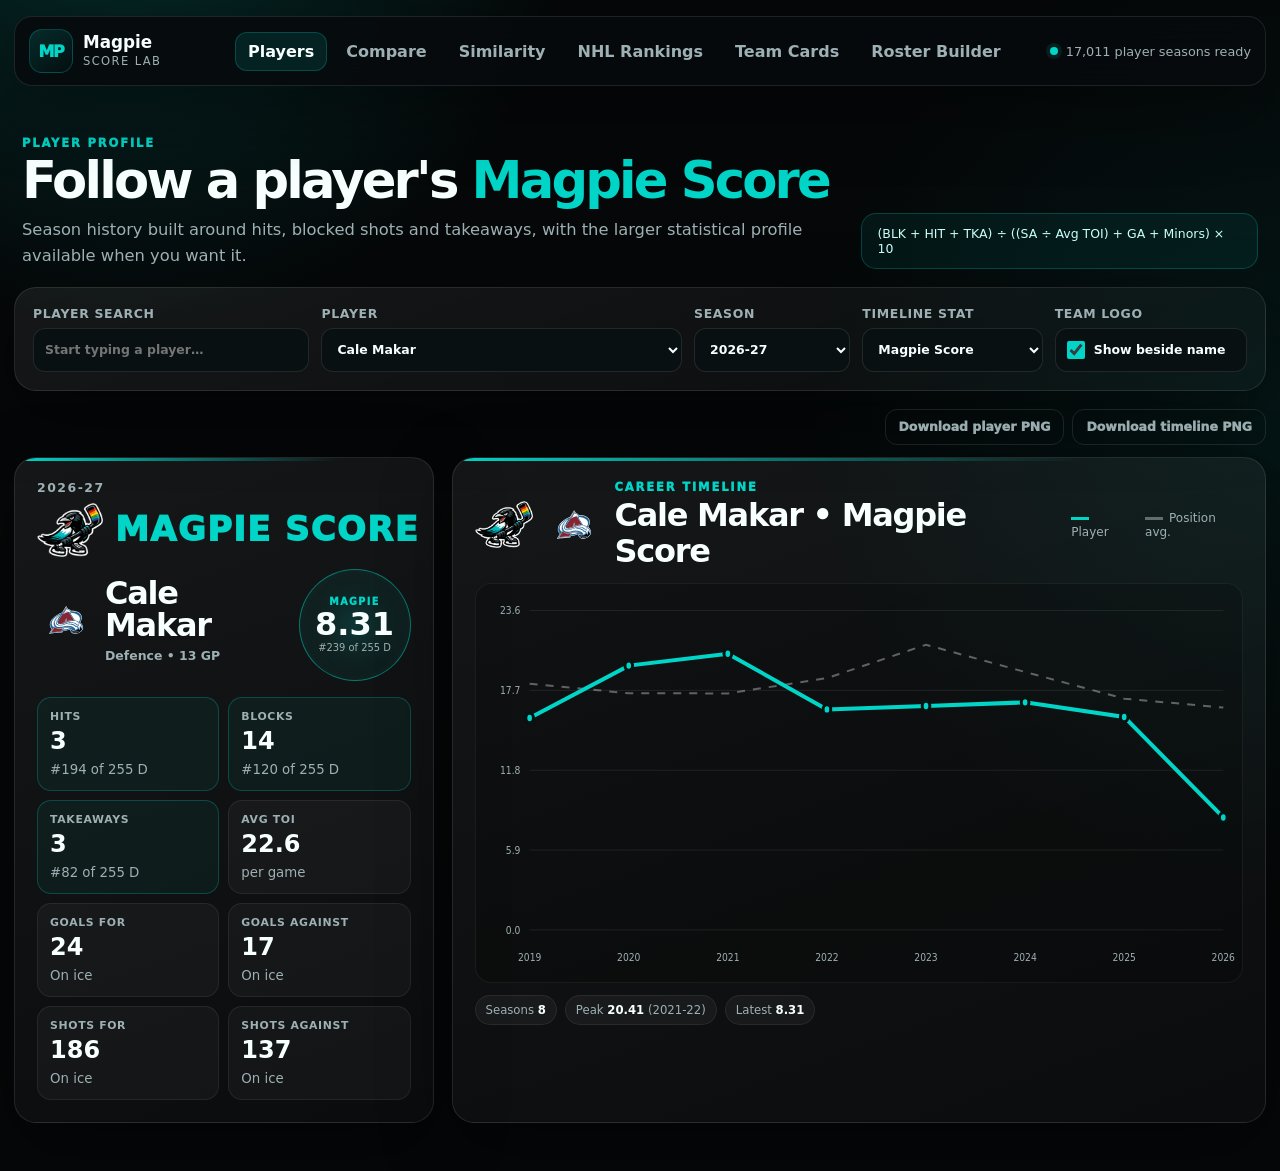
==== commit 3330caf3: "Add season and career player similarity cards with Magpie-first advanced profiles" ====
--- a/index.html
+++ b/index.html
@@ -5,7 +5,7 @@
   <meta name="viewport" content="width=device-width,initial-scale=1">
   <meta name="theme-color" content="#050708">
   <title>Magpie Score</title>
-  <link rel="stylesheet" href="styles.css?v=21">
+  <link rel="stylesheet" href="styles.css?v=23">
 </head>
 <body>
   <div class="app-shell">
@@ -17,6 +17,7 @@
       <nav class="tabs" aria-label="Main navigation">
         <button data-view="players" class="tab active">Players</button>
         <button data-view="compare" class="tab">Compare</button>
+        <button data-view="similarity" class="tab">Similarity</button>
         <button data-view="rankings" class="tab">NHL Rankings</button>
         <button data-view="teams" class="tab">Team Cards</button>
         <button data-view="roster" class="tab">Roster Builder</button>
@@ -102,11 +103,29 @@
         <article class="comparison-timeline card-surface" id="compareTimelineCard"><div class="section-title-row"><div class="compare-timeline-heading"><img class="magpie-logo" alt="Magpie Hockey logo"><div><div class="eyebrow">CAREER TIMELINE</div><h2 id="compareTimelineTitle">Head to head</h2></div></div><div class="compare-legend"><span><img id="compareTimelineLogoA" class="player-team-logo hidden" alt=""><i class="compare-line-a"></i><b id="compareLegendA">Player One</b></span><span><img id="compareTimelineLogoB" class="player-team-logo hidden" alt=""><i class="compare-line-b"></i><b id="compareLegendB">Player Two</b></span></div></div><div class="chart-wrap"><svg id="compareTimelineChart" viewBox="0 0 1000 330" preserveAspectRatio="none" role="img" aria-label="Two player career timeline"></svg></div></article>
       </section>
 
+      <section class="view" id="view-similarity" data-view-panel="similarity">
+        <div class="page-head"><div><div class="eyebrow">FIND A PLAYER'S CLOSEST MATCHES</div><h1>Player <span>Similarity</span></h1><p>Showcase a player and find their 10 closest season or career profiles.</p></div></div>
+        <div class="panel control-grid similarity-controls">
+          <label>Mode<select id="similarityMode"><option value="season">Season</option><option value="career">Career</option></select></label>
+          <label>Search player<input id="similaritySearch" type="search" placeholder="Player name…" autocomplete="off"></label>
+          <label>Player<select id="similarityPlayer"></select></label>
+          <label id="similaritySeasonLabel">Season<select id="similaritySeason"></select></label>
+          <label id="similarityPoolLabel">Match pool<select id="similarityPool"><option value="all">All available seasons</option><option value="season">Selected season only</option></select></label>
+          <label>Position<select id="similarityPosition"><option value="same">Same position</option><option value="both">Forwards & Defence</option><option value="F">Forwards</option><option value="D">Defence</option></select></label>
+          <label>Minimum candidate GP<input id="similarityMinGP" type="number" min="1" max="3000" step="1" value="10"></label>
+          <label class="similarity-focus-label">Magpie focus <output id="similarityFocusValue" for="similarityFocus">60%</output><input id="similarityFocus" type="range" min="50" max="100" step="5" value="60"></label>
+        </div>
+        <p class="similarity-method" id="similarityMethod"></p>
+        <div class="download-actions"><button type="button" class="button ghost" data-export-card="similarityCard">Download similarity PNG</button></div>
+        <article class="card-surface similarity-card" id="similarityCard"></article>
+      </section>
+
       <section class="view" id="view-rankings" data-view-panel="rankings">
         <div class="page-head"><div><div class="eyebrow">LEAGUE LEADERS</div><h1>NHL <span>Player Rankings</span></h1><p>Season-wide rankings across all NHL skaters. Set the minimum games played and choose a card.</p></div></div>
         <div class="control-grid panel rankings-controls">
           <label>Season<select id="rankingsSeason"></select></label>
           <label>Ranking card<select id="rankingsMode"><option value="magpie-top">Top 20 · Magpie Score</option><option value="hits-top">Top 20 · Hits</option><option value="blocked-top">Top 20 · Blocked Shots</option><option value="takeaways-top">Top 20 · Takeaways</option><option value="magpie-bottom">Bottom 20 · Magpie Score</option></select></label>
+          <label>Position<select id="rankingsPosition"><option value="both">Both</option><option value="F">Forwards</option><option value="D">Defence</option></select></label>
           <label class="gp-slider-label">Minimum games played <output id="rankingsGPValue" for="rankingsMinGP">5 GP</output><input id="rankingsMinGP" type="range" min="1" max="82" step="1" value="5"><span class="gp-slider-ends"><span>1 GP</span><span id="rankingsGPMax">82 GP</span></span></label>
         </div>
         <div class="download-actions"><button type="button" class="button ghost" data-export-card="rankingsCard">Download rankings PNG</button></div>
@@ -188,6 +207,8 @@
   <div class="download-status" id="downloadStatus" role="status" aria-live="polite"></div>
   <template id="emptyChartTemplate"><text x="500" y="215" text-anchor="middle" class="chart-empty">Select a player to see the timeline</text></template>
   <script src="assets/vendor/html-to-image-1.11.13.js"></script>
-  <script src="app.js?v=19"></script>
+  <script src="similarity.js?v=1"></script>
+  <script src="app.js?v=21"></script>
 </body>
 </html>
+
--- a/styles.css
+++ b/styles.css
@@ -147,4 +147,6 @@
 @media(max-width:560px){.player-card .card-brand{gap:9px}.player-card .card-brand .magpie-logo{width:48px;height:44px}.player-card .card-brand .eyebrow{font-size:clamp(1.45rem,6.5vw,1.8rem)}}
 @media(max-width:560px){.player-card .score-orb{flex-basis:96px}.player-card .player-title-wrap{padding-top:7px}}
 
-.rankings-controls{grid-template-columns:minmax(140px,.7fr) minmax(240px,1.3fr) minmax(220px,1fr);align-items:center}.gp-slider-label{position:relative}.gp-slider-label output{color:var(--teal);font-size:1rem;font-weight:900;align-self:end}.gp-slider-label input[type="range"]{width:100%;padding:0;height:24px;accent-color:var(--teal);cursor:pointer;background:transparent;box-shadow:none;border:0}.gp-slider-ends{display:flex;justify-content:space-between;font-size:.66rem;color:var(--muted)}.rankings-card{max-width:1100px;margin:0 auto;padding:30px;background:radial-gradient(ellipse at 100% 0,rgba(0,213,199,.15),transparent 65%),var(--panel)}.rankings-card-head{display:flex;justify-content:space-between;align-items:center;gap:20px;padding-bottom:20px;border-bottom:1px solid var(--soft-border);margin-bottom:18px}.rankings-card-head h2{font-size:clamp(1.4rem,3vw,2.2rem);line-height:1.2;margin:8px 0}.rankings-card-head p{font-size:.75rem;color:var(--muted);margin:0}.rankings-card-head .magpie-logo{width:90px;height:80px;object-fit:contain}.ranking-columns{display:grid;grid-template-columns:repeat(2,minmax(0,1fr));gap:24px}.ranking-table-head,.ranking-row{display:grid;grid-template-columns:25px minmax(0,1fr) 32px 65px;align-items:center;gap:8px}.ranking-table-head{font-size:.58rem;letter-spacing:.8px;color:var(--muted);padding:0 0 10px}.ranking-table-head span:nth-child(n+3){text-align:right}.ranking-row{min-height:57px;border-top:1px solid var(--soft-border);font-variant-numeric:tabular-nums}.ranking-place{font-size:.8rem;color:var(--muted);font-weight:800}.ranking-player{display:flex;align-items:center;gap:8px;min-width:0}.ranking-player>div{min-width:0}.ranking-player strong{font-size:.82rem;line-height:1.25;display:block;overflow-wrap:anywhere}.ranking-player small{display:block;font-size:.58rem;color:var(--muted);margin-top:4px}.ranking-team-logo{width:29px;height:29px;flex:0 0 29px;object-fit:contain}.ranking-gp{font-size:.75rem;text-align:right;color:var(--muted)}.ranking-value{text-align:right;font-size:1.05rem;color:var(--teal)}.ranking-podium .ranking-place,.ranking-podium .ranking-value{color:var(--gold)}.rankings-card-footer{margin-top:20px;border-top:1px solid var(--soft-border);padding-top:14px;font-size:.7rem;color:var(--muted)}.rankings-empty{padding:35px;color:var(--muted);grid-column:1/-1;text-align:center}.export-card.rankings-card{padding:30px}.export-card .ranking-columns{grid-template-columns:repeat(2,minmax(0,1fr));gap:24px}.export-card .ranking-player strong{font-size:.82rem}.export-card .ranking-row{min-height:57px}.export-card .rankings-card-head h2{font-size:2rem}.export-card .rankings-card-head .magpie-logo{width:90px;height:80px}@media(max-width:820px){.rankings-controls{grid-template-columns:1fr 1fr}.gp-slider-label{grid-column:1/-1}.rankings-card{padding:20px}.ranking-columns{gap:16px}.ranking-row,.ranking-table-head{grid-template-columns:20px minmax(0,1fr) 26px 54px;gap:6px}.ranking-player{gap:6px}.ranking-player strong{font-size:.74rem}.ranking-value{font-size:.95rem}.ranking-team-logo{width:24px;height:24px;flex-basis:24px}}@media(max-width:620px){.rankings-controls{grid-template-columns:1fr}.gp-slider-label{grid-column:auto}.ranking-columns{grid-template-columns:1fr;gap:20px}.rankings-card-head .magpie-logo{width:64px;height:60px}.ranking-player strong{font-size:.86rem}.ranking-row{min-height:56px}.ranking-value{font-size:1.1rem}}
+.rankings-controls{grid-template-columns:minmax(120px,.7fr) minmax(210px,1.3fr) minmax(120px,.7fr) minmax(200px,1fr);align-items:center}.gp-slider-label{position:relative}.gp-slider-label output{color:var(--teal);font-size:1rem;font-weight:900;align-self:end}.gp-slider-label input[type="range"]{width:100%;padding:0;height:24px;accent-color:var(--teal);cursor:pointer;background:transparent;box-shadow:none;border:0}.gp-slider-ends{display:flex;justify-content:space-between;font-size:.66rem;color:var(--muted)}.rankings-card{max-width:1100px;margin:0 auto;padding:30px;background:radial-gradient(ellipse at 100% 0,rgba(0,213,199,.15),transparent 65%),var(--panel)}.rankings-card-head{display:flex;justify-content:space-between;align-items:center;gap:20px;padding-bottom:20px;border-bottom:1px solid var(--soft-border);margin-bottom:18px}.rankings-card-head h2{font-size:clamp(1.4rem,3vw,2.2rem);line-height:1.2;margin:8px 0}.rankings-card-head p{font-size:.75rem;color:var(--muted);margin:0}.rankings-card-head .magpie-logo{width:90px;height:80px;object-fit:contain}.ranking-columns{display:grid;grid-template-columns:repeat(2,minmax(0,1fr));gap:24px}.ranking-table-head,.ranking-row{display:grid;grid-template-columns:25px minmax(0,1fr) 32px 65px;align-items:center;gap:8px}.ranking-table-head{font-size:.58rem;letter-spacing:.8px;color:var(--muted);padding:0 0 10px}.ranking-table-head span:nth-child(n+3){text-align:right}.ranking-row{min-height:57px;border-top:1px solid var(--soft-border);font-variant-numeric:tabular-nums}.ranking-place{font-size:.8rem;color:var(--muted);font-weight:800}.ranking-player{display:flex;align-items:center;gap:8px;min-width:0}.ranking-player>div{min-width:0}.ranking-player strong{font-size:.82rem;line-height:1.25;display:block;overflow-wrap:anywhere}.ranking-player small{display:block;font-size:.58rem;color:var(--muted);margin-top:4px}.ranking-team-logo{width:29px;height:29px;flex:0 0 29px;object-fit:contain}.ranking-gp{font-size:.75rem;text-align:right;color:var(--muted)}.ranking-value{text-align:right;font-size:1.05rem;color:var(--teal)}.ranking-podium .ranking-place,.ranking-podium .ranking-value{color:var(--gold)}.rankings-card-footer{margin-top:20px;border-top:1px solid var(--soft-border);padding-top:14px;font-size:.7rem;color:var(--muted)}.rankings-empty{padding:35px;color:var(--muted);grid-column:1/-1;text-align:center}.export-card.rankings-card{padding:30px}.export-card .ranking-columns{grid-template-columns:repeat(2,minmax(0,1fr));gap:24px}.export-card .ranking-player strong{font-size:.82rem}.export-card .ranking-row{min-height:57px}.export-card .rankings-card-head h2{font-size:2rem}.export-card .rankings-card-head .magpie-logo{width:90px;height:80px}@media(max-width:820px){.rankings-controls{grid-template-columns:1fr 1fr}.gp-slider-label{grid-column:1/-1}.rankings-card{padding:20px}.ranking-columns{gap:16px}.ranking-row,.ranking-table-head{grid-template-columns:20px minmax(0,1fr) 26px 54px;gap:6px}.ranking-player{gap:6px}.ranking-player strong{font-size:.74rem}.ranking-value{font-size:.95rem}.ranking-team-logo{width:24px;height:24px;flex-basis:24px}}@media(max-width:620px){.rankings-controls{grid-template-columns:1fr}.gp-slider-label{grid-column:auto}.ranking-columns{grid-template-columns:1fr;gap:20px}.rankings-card-head .magpie-logo{width:64px;height:60px}.ranking-player strong{font-size:.86rem}.ranking-row{min-height:56px}.ranking-value{font-size:1.1rem}}
+
+.similarity-controls{grid-template-columns:repeat(4,minmax(0,1fr))}.similarity-focus-label input[type="range"]{width:100%;height:24px;padding:0;border:0;accent-color:var(--teal)}.similarity-focus-label output{color:var(--teal);font-weight:900}.similarity-method{color:var(--muted);font-size:.74rem;line-height:1.65;margin:15px 0}.similarity-card{max-width:1040px;margin:auto;padding:30px;background:radial-gradient(ellipse at top right,rgba(0,213,199,.14),transparent 60%),var(--panel)}.similarity-card-head{display:flex;justify-content:space-between;align-items:center;border-bottom:1px solid var(--soft-border);padding-bottom:15px;margin-bottom:20px;gap:15px}.similarity-card-head h2{font-size:1.9rem;margin:8px 0}.similarity-card-head .magpie-logo{width:90px;height:80px;object-fit:contain}.similarity-feature{display:flex;align-items:center;gap:20px}.similarity-team-logo{width:78px;height:78px;object-fit:contain}.similarity-feature h3{font-size:2rem;margin:0 0 8px;line-height:1.15}.similarity-feature p{font-size:.8rem;color:var(--muted);margin:0}.similarity-feature-score{margin-left:auto;text-align:center;min-width:105px}.similarity-feature-score small{display:block;font-size:.64rem;letter-spacing:2px;color:var(--muted)}.similarity-feature-score strong{font-size:2.7rem;color:var(--teal);font-weight:1000}.similarity-stat-strip{display:grid;grid-template-columns:repeat(3,1fr);gap:12px;margin:20px 0 24px}.similarity-stat-strip>div{border:1px solid var(--soft-border);border-radius:10px;padding:12px 15px;background:rgba(0,0,0,.15)}.similarity-stat-strip span{display:block;color:var(--muted);font-size:.65rem;text-transform:uppercase;letter-spacing:.8px}.similarity-stat-strip strong{display:block;font-size:1.5rem;margin-top:5px}.similarity-row{display:grid;grid-template-columns:24px minmax(0,1fr) 90px 80px 55px;gap:14px;align-items:center;min-height:57px;border-bottom:1px solid var(--soft-border);font-variant-numeric:tabular-nums;font-size:.86rem}.similarity-row>span:nth-child(n+3),.similarity-row>strong{text-align:right}.similarity-table-head{font-size:.59rem;color:var(--muted);letter-spacing:1px;min-height:30px}.similarity-table-head span:nth-child(n+3){text-align:right}.similarity-place{color:var(--muted);font-weight:800}.similarity-match-player{display:flex;align-items:center;gap:12px;min-width:0}.similarity-match-player img{width:32px;height:32px;object-fit:contain;flex:0 0 32px}.similarity-match-player strong{font-size:.88rem;display:block;line-height:1.2}.similarity-match-player small{display:block;color:var(--muted);font-size:.64rem;margin-top:5px}.similarity-match-value{color:var(--teal);font-size:1.15rem}.similarity-match-value small{font-size:.58rem;color:var(--muted);margin-left:3px}.similarity-card-footer{color:var(--muted);font-size:.68rem;line-height:1.5;padding-top:18px}.similarity-empty{padding:30px;text-align:center;color:var(--muted)}[hidden]{display:none!important}.export-card.similarity-card{padding:30px}.export-card .similarity-row{grid-template-columns:24px minmax(0,1fr) 90px 80px 55px;gap:14px}.export-card .similarity-feature h3{font-size:2rem}.export-card .similarity-match-player strong{font-size:.88rem}@media(max-width:1000px){.topbar{flex-wrap:wrap}.tabs{order:3;flex-basis:100%;flex-wrap:wrap}.data-status{margin-left:auto}.similarity-controls{grid-template-columns:repeat(2,minmax(0,1fr))}}@media(max-width:600px){.similarity-card{padding:18px}.similarity-controls{grid-template-columns:1fr}.similarity-feature{gap:10px}.similarity-team-logo{width:50px;height:50px}.similarity-feature h3{font-size:1.3rem}.similarity-feature-score{min-width:75px}.similarity-feature-score strong{font-size:2rem}.similarity-feature p{font-size:.65rem}.similarity-card-head .magpie-logo{width:60px;height:55px}.similarity-card-head h2{font-size:1.4rem}.similarity-row{grid-template-columns:16px minmax(0,1fr) 52px 47px 30px;gap:6px;font-size:.72rem;min-height:60px}.similarity-match-player{gap:6px}.similarity-match-player img{width:25px;height:25px;flex-basis:25px}.similarity-match-player strong{font-size:.73rem}.similarity-match-player small{font-size:.52rem}.similarity-match-value{font-size:.88rem}.similarity-match-value small{display:none}.similarity-table-head{letter-spacing:0;font-size:.5rem}.similarity-stat-strip{gap:7px}.similarity-stat-strip>div{padding:10px}.similarity-stat-strip span{font-size:.53rem}.similarity-stat-strip strong{font-size:1.2rem}}
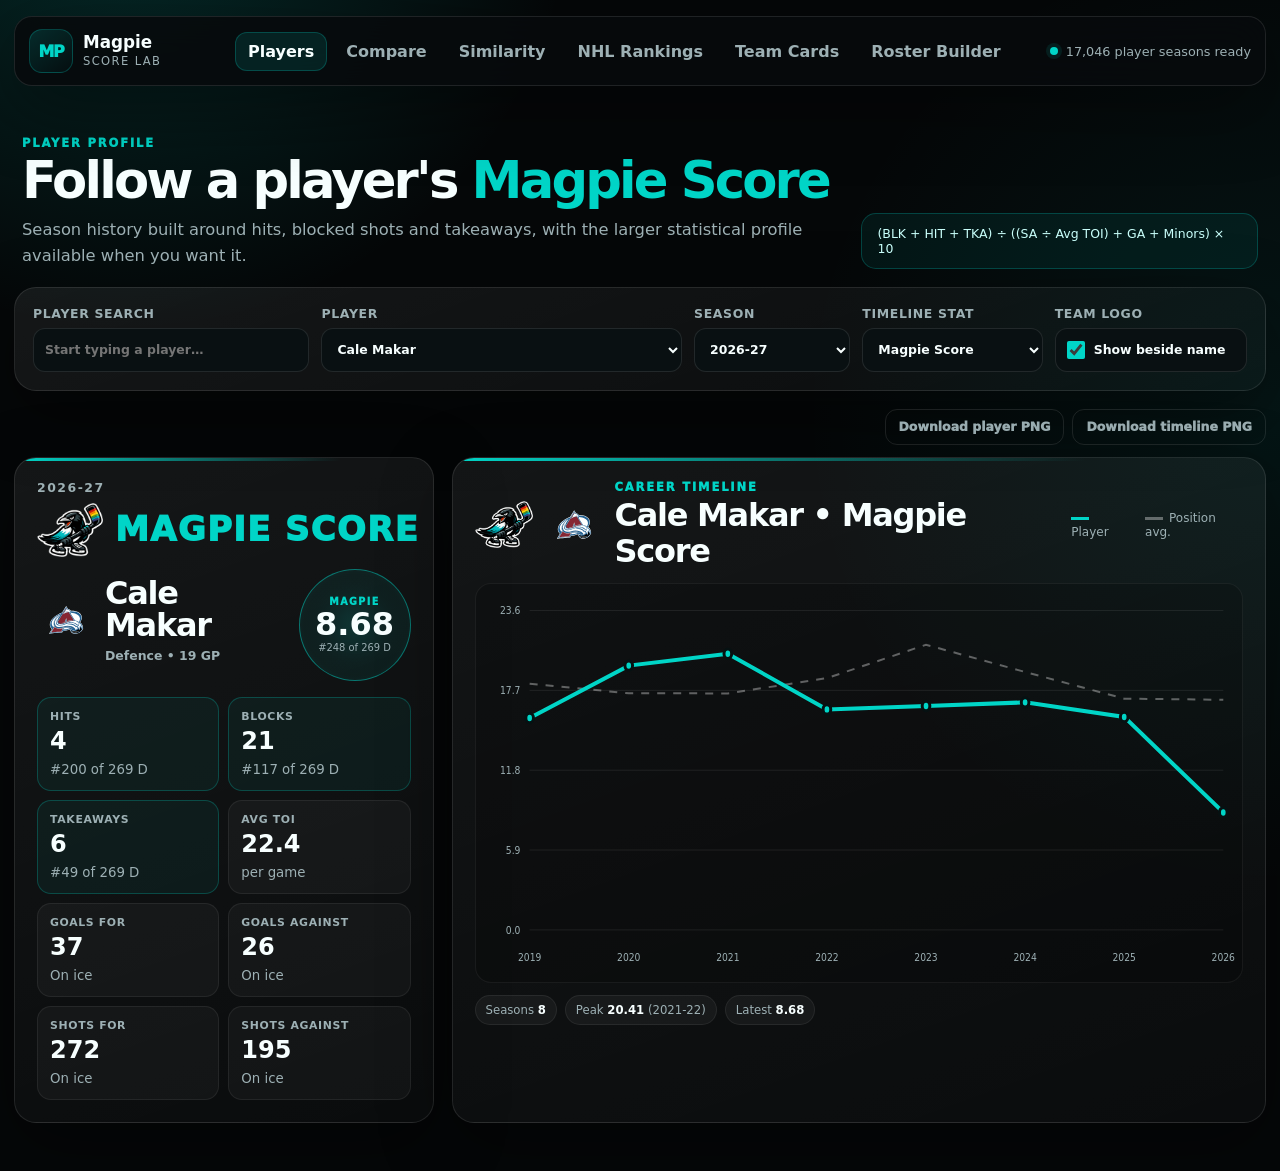
==== commit 383a95f1: "Keep PNG exports available when automatic downloads or fonts fail" ====
--- a/index.html
+++ b/index.html
@@ -5,7 +5,7 @@
   <meta name="viewport" content="width=device-width,initial-scale=1">
   <meta name="theme-color" content="#050708">
   <title>Magpie Score</title>
-  <link rel="stylesheet" href="styles.css?v=23">
+  <link rel="stylesheet" href="styles.css?v=24">
 </head>
 <body>
   <div class="app-shell">
@@ -207,8 +207,10 @@
   <div class="download-status" id="downloadStatus" role="status" aria-live="polite"></div>
   <template id="emptyChartTemplate"><text x="500" y="215" text-anchor="middle" class="chart-empty">Select a player to see the timeline</text></template>
   <script src="assets/vendor/html-to-image-1.11.13.js"></script>
-  <script src="similarity.js?v=1"></script>
-  <script src="app.js?v=21"></script>
+  <script src="similarity.js?v=3"></script>
+  <script src="app.js?v=20261115-png"></script>
 </body>
 </html>
 
+
+
--- a/styles.css
+++ b/styles.css
@@ -150,3 +150,7 @@
 .rankings-controls{grid-template-columns:minmax(120px,.7fr) minmax(210px,1.3fr) minmax(120px,.7fr) minmax(200px,1fr);align-items:center}.gp-slider-label{position:relative}.gp-slider-label output{color:var(--teal);font-size:1rem;font-weight:900;align-self:end}.gp-slider-label input[type="range"]{width:100%;padding:0;height:24px;accent-color:var(--teal);cursor:pointer;background:transparent;box-shadow:none;border:0}.gp-slider-ends{display:flex;justify-content:space-between;font-size:.66rem;color:var(--muted)}.rankings-card{max-width:1100px;margin:0 auto;padding:30px;background:radial-gradient(ellipse at 100% 0,rgba(0,213,199,.15),transparent 65%),var(--panel)}.rankings-card-head{display:flex;justify-content:space-between;align-items:center;gap:20px;padding-bottom:20px;border-bottom:1px solid var(--soft-border);margin-bottom:18px}.rankings-card-head h2{font-size:clamp(1.4rem,3vw,2.2rem);line-height:1.2;margin:8px 0}.rankings-card-head p{font-size:.75rem;color:var(--muted);margin:0}.rankings-card-head .magpie-logo{width:90px;height:80px;object-fit:contain}.ranking-columns{display:grid;grid-template-columns:repeat(2,minmax(0,1fr));gap:24px}.ranking-table-head,.ranking-row{display:grid;grid-template-columns:25px minmax(0,1fr) 32px 65px;align-items:center;gap:8px}.ranking-table-head{font-size:.58rem;letter-spacing:.8px;color:var(--muted);padding:0 0 10px}.ranking-table-head span:nth-child(n+3){text-align:right}.ranking-row{min-height:57px;border-top:1px solid var(--soft-border);font-variant-numeric:tabular-nums}.ranking-place{font-size:.8rem;color:var(--muted);font-weight:800}.ranking-player{display:flex;align-items:center;gap:8px;min-width:0}.ranking-player>div{min-width:0}.ranking-player strong{font-size:.82rem;line-height:1.25;display:block;overflow-wrap:anywhere}.ranking-player small{display:block;font-size:.58rem;color:var(--muted);margin-top:4px}.ranking-team-logo{width:29px;height:29px;flex:0 0 29px;object-fit:contain}.ranking-gp{font-size:.75rem;text-align:right;color:var(--muted)}.ranking-value{text-align:right;font-size:1.05rem;color:var(--teal)}.ranking-podium .ranking-place,.ranking-podium .ranking-value{color:var(--gold)}.rankings-card-footer{margin-top:20px;border-top:1px solid var(--soft-border);padding-top:14px;font-size:.7rem;color:var(--muted)}.rankings-empty{padding:35px;color:var(--muted);grid-column:1/-1;text-align:center}.export-card.rankings-card{padding:30px}.export-card .ranking-columns{grid-template-columns:repeat(2,minmax(0,1fr));gap:24px}.export-card .ranking-player strong{font-size:.82rem}.export-card .ranking-row{min-height:57px}.export-card .rankings-card-head h2{font-size:2rem}.export-card .rankings-card-head .magpie-logo{width:90px;height:80px}@media(max-width:820px){.rankings-controls{grid-template-columns:1fr 1fr}.gp-slider-label{grid-column:1/-1}.rankings-card{padding:20px}.ranking-columns{gap:16px}.ranking-row,.ranking-table-head{grid-template-columns:20px minmax(0,1fr) 26px 54px;gap:6px}.ranking-player{gap:6px}.ranking-player strong{font-size:.74rem}.ranking-value{font-size:.95rem}.ranking-team-logo{width:24px;height:24px;flex-basis:24px}}@media(max-width:620px){.rankings-controls{grid-template-columns:1fr}.gp-slider-label{grid-column:auto}.ranking-columns{grid-template-columns:1fr;gap:20px}.rankings-card-head .magpie-logo{width:64px;height:60px}.ranking-player strong{font-size:.86rem}.ranking-row{min-height:56px}.ranking-value{font-size:1.1rem}}
 
 .similarity-controls{grid-template-columns:repeat(4,minmax(0,1fr))}.similarity-focus-label input[type="range"]{width:100%;height:24px;padding:0;border:0;accent-color:var(--teal)}.similarity-focus-label output{color:var(--teal);font-weight:900}.similarity-method{color:var(--muted);font-size:.74rem;line-height:1.65;margin:15px 0}.similarity-card{max-width:1040px;margin:auto;padding:30px;background:radial-gradient(ellipse at top right,rgba(0,213,199,.14),transparent 60%),var(--panel)}.similarity-card-head{display:flex;justify-content:space-between;align-items:center;border-bottom:1px solid var(--soft-border);padding-bottom:15px;margin-bottom:20px;gap:15px}.similarity-card-head h2{font-size:1.9rem;margin:8px 0}.similarity-card-head .magpie-logo{width:90px;height:80px;object-fit:contain}.similarity-feature{display:flex;align-items:center;gap:20px}.similarity-team-logo{width:78px;height:78px;object-fit:contain}.similarity-feature h3{font-size:2rem;margin:0 0 8px;line-height:1.15}.similarity-feature p{font-size:.8rem;color:var(--muted);margin:0}.similarity-feature-score{margin-left:auto;text-align:center;min-width:105px}.similarity-feature-score small{display:block;font-size:.64rem;letter-spacing:2px;color:var(--muted)}.similarity-feature-score strong{font-size:2.7rem;color:var(--teal);font-weight:1000}.similarity-stat-strip{display:grid;grid-template-columns:repeat(3,1fr);gap:12px;margin:20px 0 24px}.similarity-stat-strip>div{border:1px solid var(--soft-border);border-radius:10px;padding:12px 15px;background:rgba(0,0,0,.15)}.similarity-stat-strip span{display:block;color:var(--muted);font-size:.65rem;text-transform:uppercase;letter-spacing:.8px}.similarity-stat-strip strong{display:block;font-size:1.5rem;margin-top:5px}.similarity-row{display:grid;grid-template-columns:24px minmax(0,1fr) 90px 80px 55px;gap:14px;align-items:center;min-height:57px;border-bottom:1px solid var(--soft-border);font-variant-numeric:tabular-nums;font-size:.86rem}.similarity-row>span:nth-child(n+3),.similarity-row>strong{text-align:right}.similarity-table-head{font-size:.59rem;color:var(--muted);letter-spacing:1px;min-height:30px}.similarity-table-head span:nth-child(n+3){text-align:right}.similarity-place{color:var(--muted);font-weight:800}.similarity-match-player{display:flex;align-items:center;gap:12px;min-width:0}.similarity-match-player img{width:32px;height:32px;object-fit:contain;flex:0 0 32px}.similarity-match-player strong{font-size:.88rem;display:block;line-height:1.2}.similarity-match-player small{display:block;color:var(--muted);font-size:.64rem;margin-top:5px}.similarity-match-value{color:var(--teal);font-size:1.15rem}.similarity-match-value small{font-size:.58rem;color:var(--muted);margin-left:3px}.similarity-card-footer{color:var(--muted);font-size:.68rem;line-height:1.5;padding-top:18px}.similarity-empty{padding:30px;text-align:center;color:var(--muted)}[hidden]{display:none!important}.export-card.similarity-card{padding:30px}.export-card .similarity-row{grid-template-columns:24px minmax(0,1fr) 90px 80px 55px;gap:14px}.export-card .similarity-feature h3{font-size:2rem}.export-card .similarity-match-player strong{font-size:.88rem}@media(max-width:1000px){.topbar{flex-wrap:wrap}.tabs{order:3;flex-basis:100%;flex-wrap:wrap}.data-status{margin-left:auto}.similarity-controls{grid-template-columns:repeat(2,minmax(0,1fr))}}@media(max-width:600px){.similarity-card{padding:18px}.similarity-controls{grid-template-columns:1fr}.similarity-feature{gap:10px}.similarity-team-logo{width:50px;height:50px}.similarity-feature h3{font-size:1.3rem}.similarity-feature-score{min-width:75px}.similarity-feature-score strong{font-size:2rem}.similarity-feature p{font-size:.65rem}.similarity-card-head .magpie-logo{width:60px;height:55px}.similarity-card-head h2{font-size:1.4rem}.similarity-row{grid-template-columns:16px minmax(0,1fr) 52px 47px 30px;gap:6px;font-size:.72rem;min-height:60px}.similarity-match-player{gap:6px}.similarity-match-player img{width:25px;height:25px;flex-basis:25px}.similarity-match-player strong{font-size:.73rem}.similarity-match-player small{font-size:.52rem}.similarity-match-value{font-size:.88rem}.similarity-match-value small{display:none}.similarity-table-head{letter-spacing:0;font-size:.5rem}.similarity-stat-strip{gap:7px}.similarity-stat-strip>div{padding:10px}.similarity-stat-strip span{font-size:.53rem}.similarity-stat-strip strong{font-size:1.2rem}}
+
+
+/* Compact similarity card: five ranked matches per column. */
+.similarity-card,.export-card.similarity-card{max-width:1000px;padding:20px}.similarity-card-head{padding-bottom:10px;margin-bottom:12px}.similarity-card-head h2{font-size:1.5rem;margin:4px 0}.similarity-card-head .magpie-logo{width:65px;height:56px}.similarity-feature{gap:12px}.similarity-team-logo{width:56px;height:56px}.similarity-feature h3,.export-card .similarity-feature h3{font-size:1.7rem;margin-bottom:4px}.similarity-feature p{font-size:.73rem}.similarity-feature-score strong{font-size:2.3rem}.similarity-stat-strip{gap:8px;margin:12px 0 14px}.similarity-stat-strip>div{display:flex;align-items:center;justify-content:space-between;gap:8px;padding:8px 12px;border-radius:8px}.similarity-stat-strip strong{font-size:1.25rem;margin-top:0}.similarity-stat-strip span{font-size:.6rem;letter-spacing:.4px}.similarity-columns{display:grid;grid-template-columns:repeat(2,minmax(0,1fr));gap:22px}.similarity-columns .similarity-row,.export-card .similarity-columns .similarity-row{grid-template-columns:18px minmax(0,1fr) 56px 49px 36px;gap:7px;min-height:48px;font-size:.76rem}.similarity-columns .similarity-table-head,.export-card .similarity-columns .similarity-table-head{min-height:25px;font-size:.53rem;letter-spacing:.3px}.similarity-columns .similarity-match-player{gap:7px}.similarity-columns .similarity-match-player img{width:26px;height:26px;flex-basis:26px}.similarity-columns .similarity-match-player>div{min-width:0}.similarity-columns .similarity-match-player strong,.export-card .similarity-columns .similarity-match-player strong{font-size:.78rem;overflow-wrap:anywhere}.similarity-columns .similarity-match-player small{font-size:.56rem;margin-top:3px;line-height:1.25}.similarity-columns .similarity-match-value{font-size:1rem}.similarity-columns .similarity-match-value small{display:none}.similarity-card-footer{padding-top:12px;font-size:.63rem}.similarity-columns .similarity-empty{grid-column:1/-1}.export-card .similarity-columns{grid-template-columns:repeat(2,minmax(0,1fr))}@media(max-width:700px){.similarity-columns{grid-template-columns:1fr;gap:16px}.similarity-card{padding:16px}.similarity-columns .similarity-row{grid-template-columns:18px minmax(0,1fr) 56px 49px 34px;gap:7px;min-height:48px}.similarity-feature h3{font-size:1.3rem}.similarity-feature{gap:8px}.similarity-team-logo{width:45px;height:45px}.similarity-feature-score{min-width:70px}.similarity-feature-score strong{font-size:1.9rem}.similarity-stat-strip>div{padding:8px}.similarity-stat-strip span{font-size:.5rem}.similarity-stat-strip strong{font-size:1.1rem}.similarity-card-head h2{font-size:1.3rem}}
